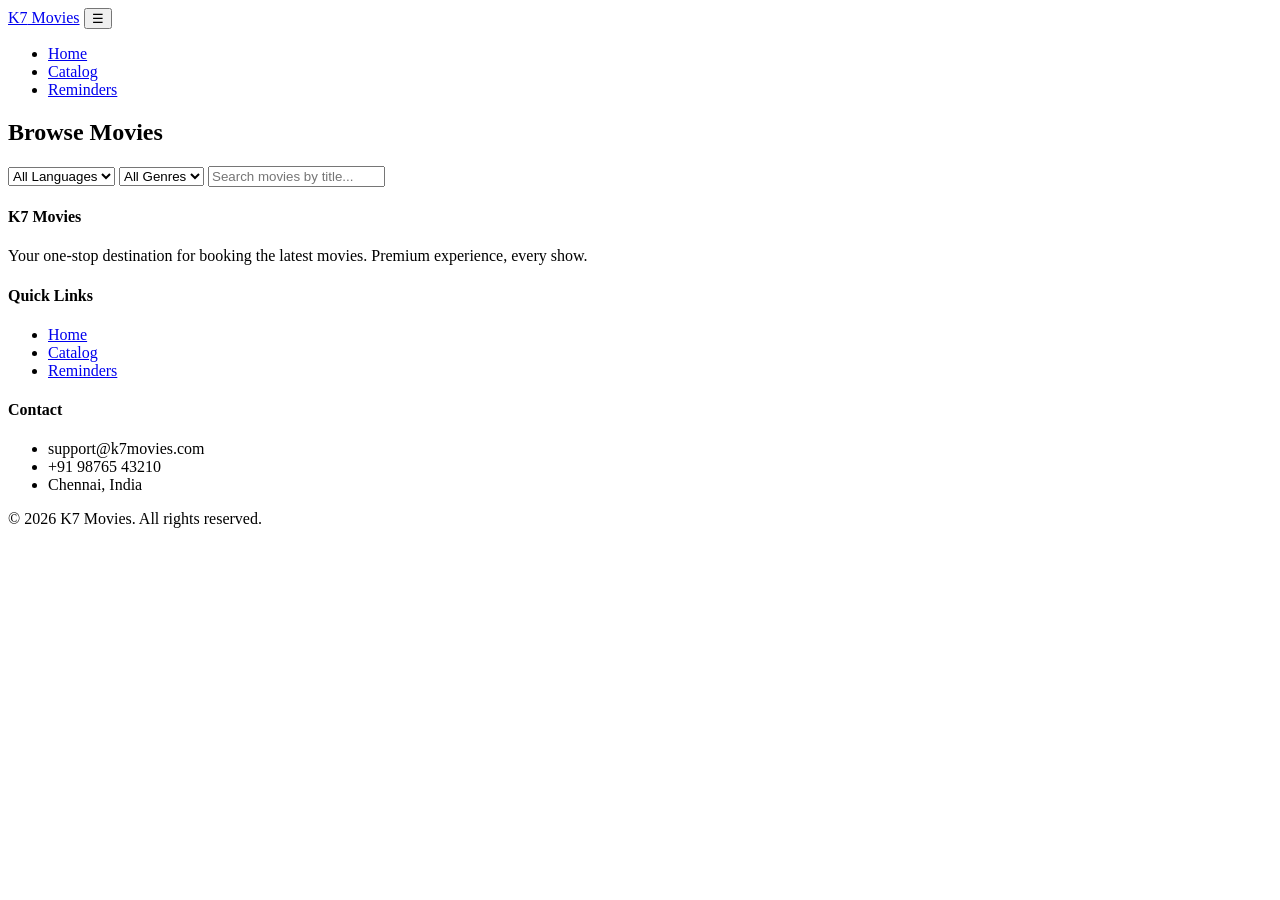
==== catalog.html @ d570a9d4 "Add files via upload" ====
<!DOCTYPE html>
<html lang="en">
<head>
  <meta charset="UTF-8">
  <meta name="viewport" content="width=device-width, initial-scale=1.0">
  <title>Catalog — K7 Movies</title>
  <link rel="preconnect" href="https://fonts.googleapis.com">
  <link rel="preconnect" href="https://fonts.gstatic.com" crossorigin>
  <link href="https://fonts.googleapis.com/css2?family=Poppins:wght@400;500;600;700&display=swap" rel="stylesheet">
  <link rel="stylesheet" href="css/styles.css">
</head>
<body>
  <header class="header">
    <nav class="nav">
      <a href="index.html" class="logo">K7<span> Movies</span></a>
      <button class="menu-toggle" id="menuToggle" aria-label="Toggle menu">☰</button>
      <ul class="nav-links" id="navLinks">
        <li><a href="index.html">Home</a></li>
        <li><a href="catalog.html">Catalog</a></li>
        <li><a href="reminder.html">Reminders</a></li>
      </ul>
    </nav>
  </header>

  <main>
    <section class="section">
      <h2 class="section-title">Browse Movies</h2>

      <div class="filter-bar">
        <select id="langFilter" aria-label="Filter by language">
          <option value="all">All Languages</option>
          <option value="English">English</option>
          <option value="Tamil">Tamil</option>
          <option value="Hindi">Hindi</option>
        </select>
        <select id="genreFilter" aria-label="Filter by genre">
          <option value="all">All Genres</option>
          <option value="Action">Action</option>
          <option value="Thriller">Thriller</option>
          <option value="Sci-Fi">Sci-Fi</option>
          <option value="Romance">Romance</option>
          <option value="Comedy">Comedy</option>
          <option value="Drama">Drama</option>
        </select>
        <input type="search" id="searchInput" placeholder="Search movies by title..." aria-label="Search movies">
      </div>

      <div class="movie-grid" id="movieGrid"></div>
    </section>
  </main>

  <!-- Booking Modal -->
  <div class="modal-overlay" id="movieModal" role="dialog" aria-modal="true">
    <div class="modal" id="modalContent"></div>
  </div>

  <footer class="footer">
    <div class="footer-content">
      <div>
        <h4>K7 Movies</h4>
        <p>Your one-stop destination for booking the latest movies. Premium experience, every show.</p>
      </div>
      <div>
        <h4>Quick Links</h4>
        <ul>
          <li><a href="index.html">Home</a></li>
          <li><a href="catalog.html">Catalog</a></li>
          <li><a href="reminder.html">Reminders</a></li>
        </ul>
      </div>
      <div>
        <h4>Contact</h4>
        <ul>
          <li>support@k7movies.com</li>
          <li>+91 98765 43210</li>
          <li>Chennai, India</li>
        </ul>
      </div>
    </div>
    <div class="footer-bottom">© 2026 K7 Movies. All rights reserved.</div>
  </footer>

  <script src="js/main.js"></script>
  <script src="js/catalog.js"></script>
</body>
</html>
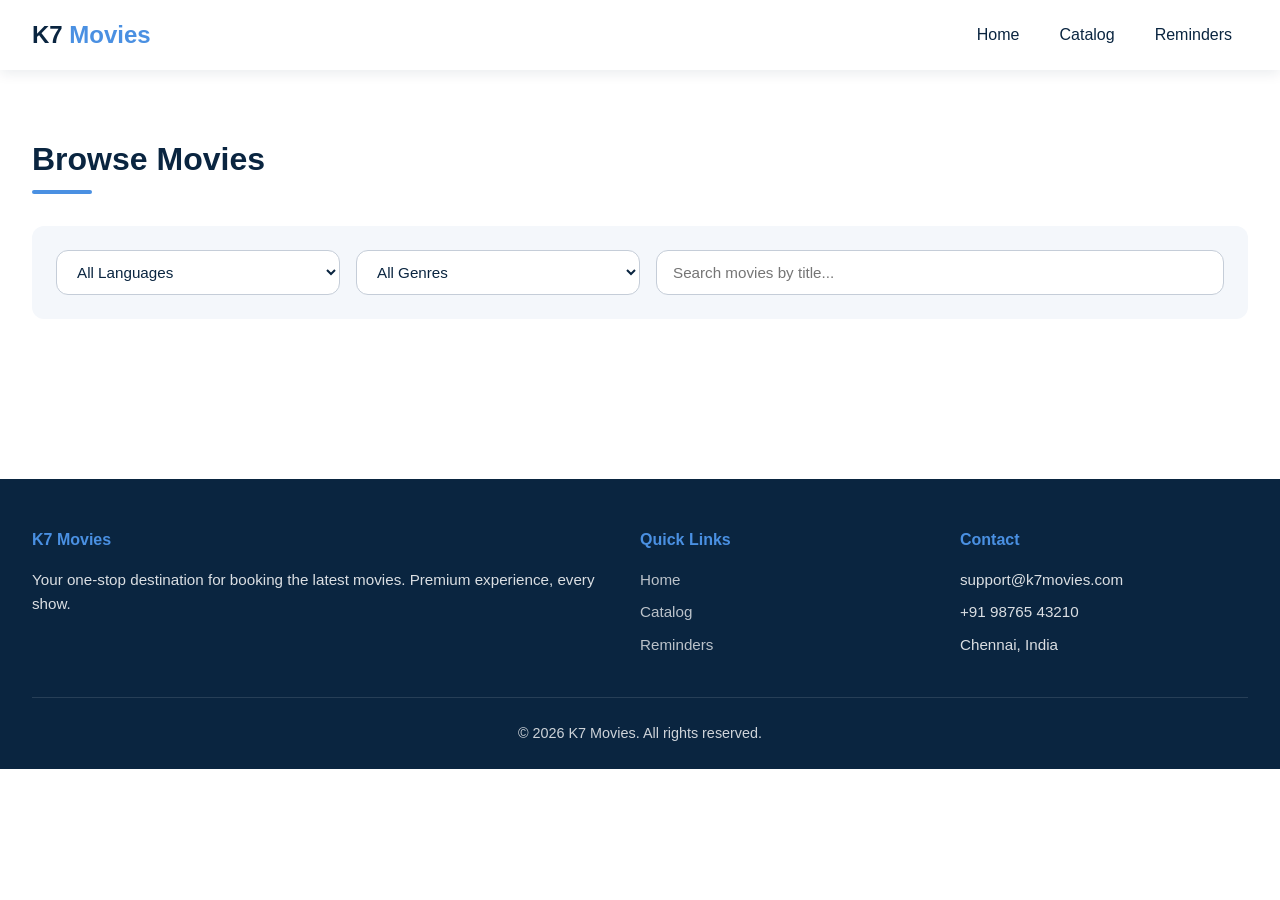
==== commit 589eb367: "Update catalog.html" ====
--- a/catalog.html
+++ b/catalog.html
@@ -7,7 +7,7 @@
   <link rel="preconnect" href="https://fonts.googleapis.com">
   <link rel="preconnect" href="https://fonts.gstatic.com" crossorigin>
   <link href="https://fonts.googleapis.com/css2?family=Poppins:wght@400;500;600;700&display=swap" rel="stylesheet">
-  <link rel="stylesheet" href="css/styles.css">
+  <link rel="stylesheet" href="styles.css">
 </head>
 <body>
   <header class="header">
@@ -83,4 +83,4 @@
   <script src="js/main.js"></script>
   <script src="js/catalog.js"></script>
 </body>
-</html>+</html>
--- a/styles.css
+++ b/styles.css
@@ -0,0 +1,583 @@
+/* ============================================
+   K7 MOVIES — Shared Stylesheet
+   Blue & White palette
+   ============================================ */
+
+:root {
+  --primary-dark: #0A2540;
+  --primary: #1E5AA8;
+  --primary-light: #4A90E2;
+  --white: #FFFFFF;
+  --light-grey: #F4F7FB;
+  --grey: #C5CDD8;
+  --text-dark: #0A2540;
+  --text-grey: #5A6678;
+  --shadow: 0 4px 12px rgba(10, 37, 64, 0.08);
+  --shadow-hover: 0 8px 24px rgba(10, 37, 64, 0.15);
+  --radius: 12px;
+  --transition: all 0.3s ease;
+}
+
+/* Reset */
+* { margin: 0; padding: 0; box-sizing: border-box; }
+html { scroll-behavior: smooth; }
+body {
+  font-family: 'Poppins', sans-serif;
+  background-color: var(--white);
+  color: var(--text-dark);
+  line-height: 1.6;
+}
+a { text-decoration: none; color: inherit; }
+button { cursor: pointer; font-family: inherit; border: none; }
+img { max-width: 100%; display: block; }
+
+/* ===== Header / Nav ===== */
+.header {
+  position: sticky; top: 0;
+  background: var(--white);
+  box-shadow: var(--shadow);
+  z-index: 100;
+}
+.nav {
+  display: flex;
+  justify-content: space-between;
+  align-items: center;
+  padding: 1rem 2rem;
+  max-width: 1400px;
+  margin: 0 auto;
+  position: relative;
+}
+.logo { font-size: 1.5rem; font-weight: 700; color: var(--primary-dark); }
+.logo span { color: var(--primary-light); }
+.nav-links { display: flex; list-style: none; gap: 0.5rem; }
+.nav-links a {
+  color: var(--primary-dark);
+  font-weight: 500;
+  padding: 0.5rem 1rem;
+  border-radius: var(--radius);
+  transition: var(--transition);
+}
+.nav-links a:hover, .nav-links a.active {
+  background: var(--primary-light);
+  color: var(--white);
+}
+.menu-toggle {
+  display: none;
+  background: none;
+  font-size: 1.5rem;
+  color: var(--primary-dark);
+}
+
+/* ===== Hero ===== */
+.hero {
+  position: relative;
+  min-height: 75vh;
+  display: flex;
+  align-items: center;
+  justify-content: center;
+  text-align: center;
+  background:
+    linear-gradient(135deg, rgba(10,37,64,0.85), rgba(30,90,168,0.7)),
+    url('https://placehold.co/1920x1080/0A2540/4A90E2?text=K7+Movies') center/cover;
+  color: var(--white);
+  padding: 2rem;
+}
+.hero-content { max-width: 800px; }
+.hero h1 { font-size: 3.25rem; font-weight: 700; margin-bottom: 1rem; line-height: 1.2; }
+.hero p { font-size: 1.2rem; margin-bottom: 2rem; opacity: 0.95; }
+
+/* ===== Buttons ===== */
+.btn {
+  display: inline-block;
+  padding: 0.8rem 1.8rem;
+  background: var(--primary-light);
+  color: var(--white);
+  border-radius: var(--radius);
+  font-weight: 600;
+  transition: var(--transition);
+  font-size: 0.95rem;
+  text-align: center;
+}
+.btn:hover {
+  background: var(--white);
+  color: var(--primary);
+  transform: translateY(-2px);
+  box-shadow: var(--shadow-hover);
+}
+
+/* ===== Sections ===== */
+.section {
+  padding: 4rem 2rem;
+  max-width: 1400px;
+  margin: 0 auto;
+}
+.section-title {
+  font-size: 2rem;
+  font-weight: 700;
+  margin-bottom: 2rem;
+  color: var(--primary-dark);
+  position: relative;
+  padding-bottom: 0.5rem;
+}
+.section-title::after {
+  content: '';
+  position: absolute;
+  left: 0; bottom: 0;
+  width: 60px; height: 4px;
+  background: var(--primary-light);
+  border-radius: 2px;
+}
+
+/* ===== Carousel ===== */
+.carousel {
+  position: relative;
+  overflow: hidden;
+  border-radius: var(--radius);
+  box-shadow: var(--shadow);
+}
+.carousel-track {
+  display: flex;
+  transition: transform 0.6s ease;
+}
+.carousel-slide { min-width: 100%; position: relative; }
+.carousel-slide img {
+  width: 100%; height: 450px;
+  object-fit: cover;
+}
+.carousel-caption {
+  position: absolute;
+  bottom: 0; left: 0; right: 0;
+  padding: 2rem;
+  background: linear-gradient(transparent, rgba(10,37,64,0.9));
+  color: var(--white);
+}
+.carousel-caption h3 { font-size: 1.75rem; margin-bottom: 0.25rem; }
+.carousel-btn {
+  position: absolute;
+  top: 50%;
+  transform: translateY(-50%);
+  background: rgba(255,255,255,0.9);
+  color: var(--primary-dark);
+  width: 45px; height: 45px;
+  border-radius: 50%;
+  font-size: 1.5rem;
+  display: flex; align-items: center; justify-content: center;
+  transition: var(--transition);
+}
+.carousel-btn:hover { background: var(--primary-light); color: var(--white); }
+.carousel-btn.prev { left: 1rem; }
+.carousel-btn.next { right: 1rem; }
+.carousel-dots {
+  position: absolute;
+  bottom: 1rem;
+  left: 50%;
+  transform: translateX(-50%);
+  display: flex; gap: 0.5rem;
+}
+.dot {
+  width: 10px; height: 10px;
+  border-radius: 50%;
+  background: rgba(255,255,255,0.5);
+  cursor: pointer;
+  transition: var(--transition);
+}
+.dot.active { background: var(--white); width: 25px; border-radius: 5px; }
+
+/* ===== Movie grid + cards ===== */
+.movie-grid {
+  display: grid;
+  grid-template-columns: repeat(auto-fill, minmax(220px, 1fr));
+  gap: 1.5rem;
+}
+.movie-card {
+  background: var(--white);
+  border-radius: var(--radius);
+  overflow: hidden;
+  box-shadow: var(--shadow);
+  transition: var(--transition);
+  cursor: pointer;
+  display: flex;
+  flex-direction: column;
+}
+.movie-card:hover {
+  transform: translateY(-5px);
+  box-shadow: var(--shadow-hover);
+}
+.movie-card img { width: 100%; height: 320px; object-fit: cover; }
+.movie-info {
+  padding: 1rem;
+  flex: 1;
+  display: flex;
+  flex-direction: column;
+}
+.movie-info h3 {
+  font-size: 1.1rem;
+  font-weight: 600;
+  margin-bottom: 0.25rem;
+  color: var(--primary-dark);
+}
+.movie-info .meta {
+  font-size: 0.85rem;
+  color: var(--text-grey);
+  margin-bottom: 0.75rem;
+}
+.movie-info .rating {
+  display: inline-block;
+  background: var(--primary-light);
+  color: var(--white);
+  padding: 0.2rem 0.55rem;
+  border-radius: 4px;
+  font-size: 0.8rem;
+  font-weight: 600;
+  margin-bottom: 0.75rem;
+  width: fit-content;
+}
+.movie-card .btn {
+  padding: 0.5rem 1rem;
+  font-size: 0.9rem;
+  margin-top: auto;
+}
+
+/* ===== Filter bar ===== */
+.filter-bar {
+  background: var(--light-grey);
+  padding: 1.5rem;
+  border-radius: var(--radius);
+  margin-bottom: 2rem;
+  display: grid;
+  grid-template-columns: 1fr 1fr 2fr;
+  gap: 1rem;
+}
+.filter-bar select, .filter-bar input {
+  padding: 0.75rem 1rem;
+  border: 1px solid var(--grey);
+  border-radius: var(--radius);
+  font-family: inherit;
+  font-size: 0.95rem;
+  background: var(--white);
+  color: var(--text-dark);
+}
+.filter-bar select:focus, .filter-bar input:focus {
+  outline: none;
+  border-color: var(--primary-light);
+  box-shadow: 0 0 0 3px rgba(74,144,226,0.15);
+}
+
+/* ===== Modal ===== */
+.modal-overlay {
+  display: none;
+  position: fixed;
+  inset: 0;
+  background: rgba(10,37,64,0.7);
+  z-index: 200;
+  align-items: flex-start;
+  justify-content: center;
+  overflow-y: auto;
+  padding: 2rem 1rem;
+}
+.modal-overlay.active { display: flex; }
+.modal {
+  background: var(--white);
+  border-radius: var(--radius);
+  max-width: 900px;
+  width: 100%;
+  padding: 2rem;
+  position: relative;
+}
+.modal-close {
+  position: absolute;
+  top: 1rem; right: 1rem;
+  background: var(--light-grey);
+  color: var(--primary-dark);
+  width: 36px; height: 36px;
+  border-radius: 50%;
+  font-size: 1.4rem;
+  display: flex; align-items: center; justify-content: center;
+  transition: var(--transition);
+}
+.modal-close:hover { background: var(--primary-light); color: var(--white); }
+
+.modal-header {
+  display: flex;
+  gap: 1.5rem;
+  margin-bottom: 1.5rem;
+  flex-wrap: wrap;
+}
+.modal-header img {
+  width: 200px; height: 280px;
+  object-fit: cover;
+  border-radius: var(--radius);
+}
+.modal-header-info { flex: 1; min-width: 250px; }
+.modal-header-info h2 { color: var(--primary-dark); margin-bottom: 0.5rem; }
+
+.modal-section { margin-bottom: 1.5rem; }
+.modal-section h3 {
+  color: var(--primary-dark);
+  margin-bottom: 0.75rem;
+  font-size: 1.1rem;
+}
+
+/* ===== Show timings ===== */
+.timings { display: flex; gap: 0.75rem; flex-wrap: wrap; }
+.time-btn {
+  padding: 0.6rem 1.2rem;
+  background: var(--white);
+  border: 2px solid var(--primary-light);
+  color: var(--primary);
+  border-radius: var(--radius);
+  font-weight: 500;
+  transition: var(--transition);
+}
+.time-btn:hover, .time-btn.active {
+  background: var(--primary-light);
+  color: var(--white);
+}
+
+/* ===== Seats ===== */
+.screen {
+  background: linear-gradient(180deg, var(--primary-light), transparent);
+  height: 32px;
+  border-radius: 50% 50% 0 0 / 100% 100% 0 0;
+  margin-bottom: 2rem;
+  text-align: center;
+  color: var(--primary-dark);
+  font-weight: 600;
+  font-size: 0.85rem;
+  padding-top: 6px;
+  letter-spacing: 2px;
+}
+.seat-grid {
+  display: grid;
+  grid-template-columns: auto repeat(10, 1fr);
+  gap: 0.4rem;
+  max-width: 600px;
+  margin: 0 auto 1.5rem;
+}
+.row-label {
+  display: flex;
+  align-items: center;
+  justify-content: center;
+  font-weight: 600;
+  color: var(--text-grey);
+  font-size: 0.85rem;
+}
+.seat {
+  aspect-ratio: 1;
+  border: 2px solid var(--primary-light);
+  background: var(--white);
+  border-radius: 6px;
+  font-size: 0.7rem;
+  color: var(--text-grey);
+  display: flex; align-items: center; justify-content: center;
+  transition: var(--transition);
+}
+.seat:hover:not(.booked) { background: var(--light-grey); transform: scale(1.05); }
+.seat.selected {
+  background: var(--primary-light);
+  color: var(--white);
+  border-color: var(--primary);
+}
+.seat.booked {
+  background: var(--grey);
+  border-color: var(--grey);
+  color: var(--text-grey);
+  cursor: not-allowed;
+}
+.seat-legend {
+  display: flex;
+  justify-content: center;
+  gap: 1.5rem;
+  flex-wrap: wrap;
+  margin-bottom: 1.5rem;
+  font-size: 0.85rem;
+  color: var(--text-grey);
+}
+.legend-item { display: flex; align-items: center; gap: 0.5rem; }
+.legend-box {
+  width: 18px; height: 18px;
+  border-radius: 4px;
+  border: 2px solid var(--primary-light);
+}
+.legend-box.selected { background: var(--primary-light); }
+.legend-box.booked { background: var(--grey); border-color: var(--grey); }
+
+.booking-summary {
+  background: var(--light-grey);
+  padding: 1rem 1.25rem;
+  border-radius: var(--radius);
+  display: flex;
+  justify-content: space-between;
+  align-items: center;
+  flex-wrap: wrap;
+  gap: 1rem;
+}
+.summary-info strong { color: var(--primary-dark); }
+
+/* ===== Reminder page ===== */
+.booking-card {
+  background: var(--white);
+  border-radius: var(--radius);
+  box-shadow: var(--shadow);
+  padding: 2rem;
+  max-width: 700px;
+  margin: 0 auto 2rem;
+  border-top: 5px solid var(--primary-light);
+}
+.booking-card h2 { color: var(--primary-dark); margin-bottom: 1.5rem; }
+.booking-details {
+  display: grid;
+  grid-template-columns: 1fr 1fr;
+  gap: 1rem;
+}
+.detail-item {
+  background: var(--light-grey);
+  padding: 1rem;
+  border-radius: var(--radius);
+}
+.detail-item .label {
+  font-size: 0.85rem;
+  color: var(--text-grey);
+  margin-bottom: 0.25rem;
+}
+.detail-item .value {
+  font-weight: 600;
+  color: var(--primary-dark);
+  font-size: 1.05rem;
+}
+
+.countdown {
+  background: linear-gradient(135deg, var(--primary-dark), var(--primary));
+  color: var(--white);
+  padding: 2rem;
+  border-radius: var(--radius);
+  text-align: center;
+}
+.countdown h3 { margin-bottom: 1rem; font-weight: 500; }
+.countdown-timer {
+  display: flex;
+  justify-content: center;
+  gap: 1rem;
+  flex-wrap: wrap;
+}
+.time-unit {
+  background: rgba(255,255,255,0.15);
+  padding: 1rem;
+  border-radius: var(--radius);
+  min-width: 80px;
+}
+.time-unit .number {
+  font-size: 2rem;
+  font-weight: 700;
+  display: block;
+}
+.time-unit .label {
+  font-size: 0.75rem;
+  opacity: 0.9;
+  text-transform: uppercase;
+  letter-spacing: 1px;
+}
+
+.notifications { max-width: 700px; margin: 0 auto; }
+.notifications .section-title { font-size: 1.5rem; margin-bottom: 1rem; }
+.notification {
+  background: var(--white);
+  border-left: 4px solid var(--primary-light);
+  padding: 1rem;
+  border-radius: var(--radius);
+  box-shadow: var(--shadow);
+  margin-bottom: 0.75rem;
+  display: flex;
+  align-items: center;
+  gap: 1rem;
+}
+.notification .icon {
+  width: 40px; height: 40px;
+  border-radius: 50%;
+  background: var(--light-grey);
+  display: flex; align-items: center; justify-content: center;
+  font-size: 1.2rem;
+  flex-shrink: 0;
+}
+.notification .msg { color: var(--text-dark); font-weight: 500; }
+.notification .time { font-size: 0.8rem; color: var(--text-grey); }
+
+.empty-state {
+  text-align: center;
+  padding: 3rem 1rem;
+  color: var(--text-grey);
+  grid-column: 1 / -1;
+}
+
+/* ===== Footer ===== */
+.footer {
+  background: var(--primary-dark);
+  color: var(--white);
+  padding: 3rem 2rem 1.5rem;
+  margin-top: 4rem;
+}
+.footer-content {
+  max-width: 1400px;
+  margin: 0 auto 2rem;
+  display: grid;
+  grid-template-columns: 2fr 1fr 1fr;
+  gap: 2rem;
+}
+.footer h4 { margin-bottom: 1rem; color: var(--primary-light); }
+.footer ul { list-style: none; }
+.footer ul li { margin-bottom: 0.5rem; }
+.footer ul li a, .footer p, .footer ul li {
+  color: var(--white);
+  opacity: 0.85;
+  font-size: 0.95rem;
+  transition: var(--transition);
+}
+.footer ul li a:hover { opacity: 1; color: var(--primary-light); }
+.footer-bottom {
+  text-align: center;
+  padding-top: 1.5rem;
+  border-top: 1px solid rgba(255,255,255,0.15);
+  font-size: 0.9rem;
+  opacity: 0.8;
+}
+
+/* ===== Responsive ===== */
+@media (max-width: 768px) {
+  .menu-toggle { display: block; }
+  .nav-links {
+    position: absolute;
+    top: 100%; left: 0; right: 0;
+    background: var(--white);
+    flex-direction: column;
+    padding: 1rem;
+    box-shadow: var(--shadow);
+    display: none;
+  }
+  .nav-links.active { display: flex; }
+  .hero h1 { font-size: 2.25rem; }
+  .hero p { font-size: 1rem; }
+  .section { padding: 2.5rem 1rem; }
+  .section-title { font-size: 1.5rem; }
+  .filter-bar { grid-template-columns: 1fr; }
+  .footer-content { grid-template-columns: 1fr; text-align: center; }
+  .carousel-slide img { height: 280px; }
+  .carousel-caption { padding: 1rem; }
+  .carousel-caption h3 { font-size: 1.25rem; }
+  .booking-details { grid-template-columns: 1fr; }
+  .modal { padding: 1.5rem; }
+  .modal-header img { width: 140px; height: 200px; margin: 0 auto; }
+  .seat-grid { gap: 0.25rem; max-width: 100%; }
+  .seat { font-size: 0.6rem; }
+  .time-unit { min-width: 65px; padding: 0.75rem 0.5rem; }
+  .time-unit .number { font-size: 1.5rem; }
+}
+
+@media (max-width: 480px) {
+  .movie-grid { grid-template-columns: repeat(2, 1fr); gap: 0.75rem; }
+  .movie-card img { height: 220px; }
+  .movie-info h3 { font-size: 0.95rem; }
+  .hero h1 { font-size: 1.75rem; }
+  .nav { padding: 1rem; }
+  .seat-grid { gap: 0.2rem; }
+  .row-label { font-size: 0.7rem; }
+}
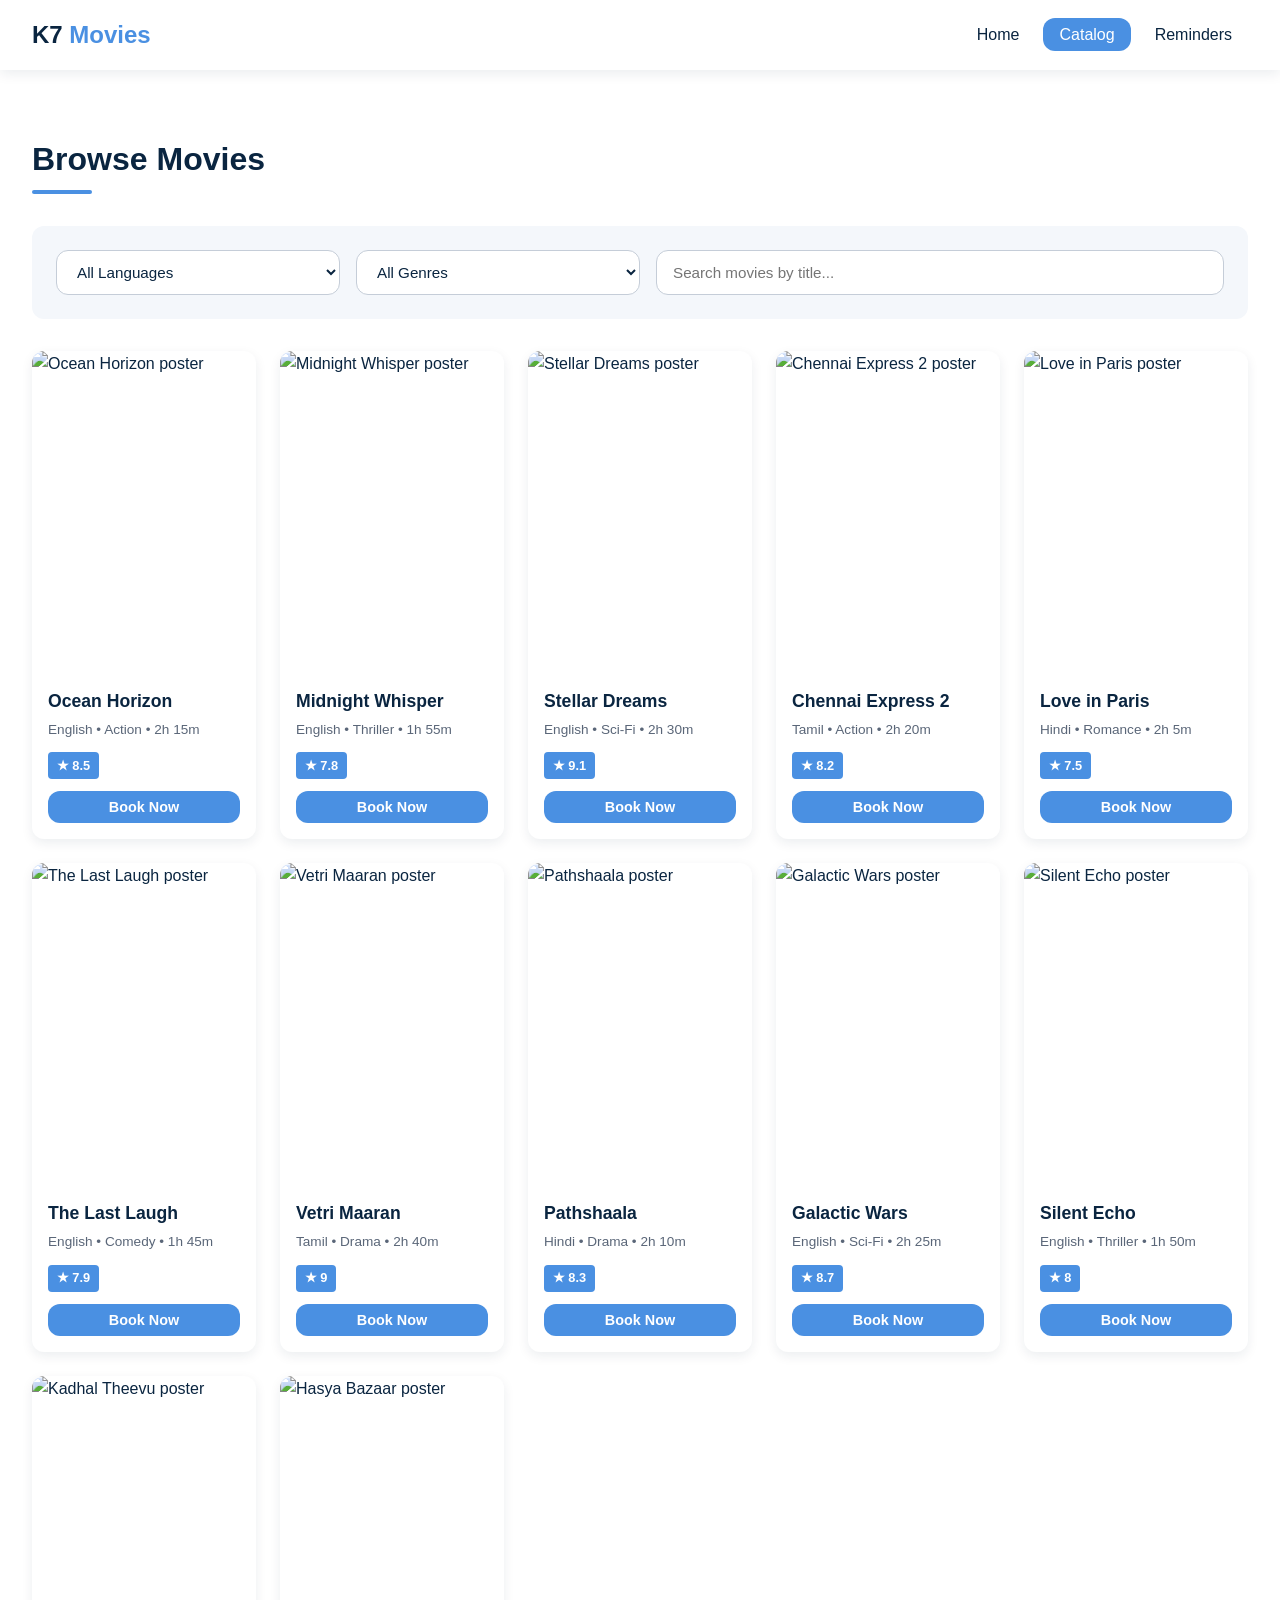
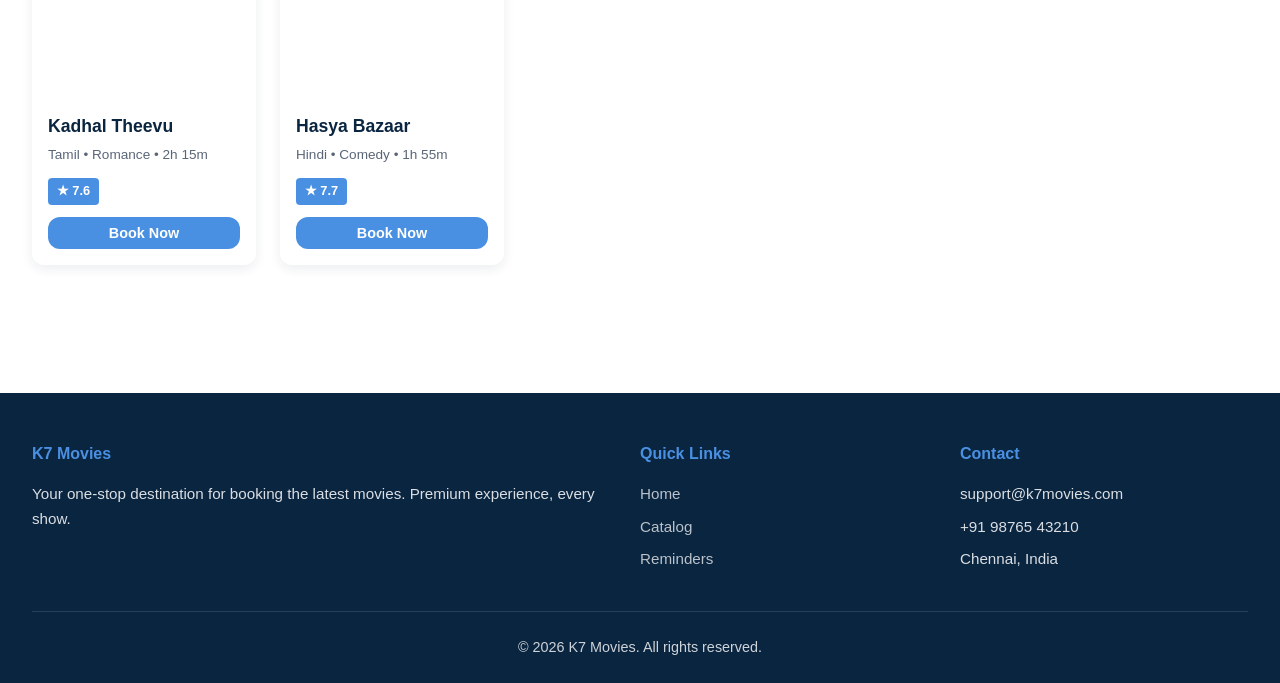
==== commit f857c517: "Update catalog.html" ====
--- a/catalog.html
+++ b/catalog.html
@@ -80,7 +80,7 @@
     <div class="footer-bottom">© 2026 K7 Movies. All rights reserved.</div>
   </footer>
 
-  <script src="js/main.js"></script>
-  <script src="js/catalog.js"></script>
+  <script src="main.js"></script>
+  <script src="catalog.js"></script>
 </body>
 </html>
